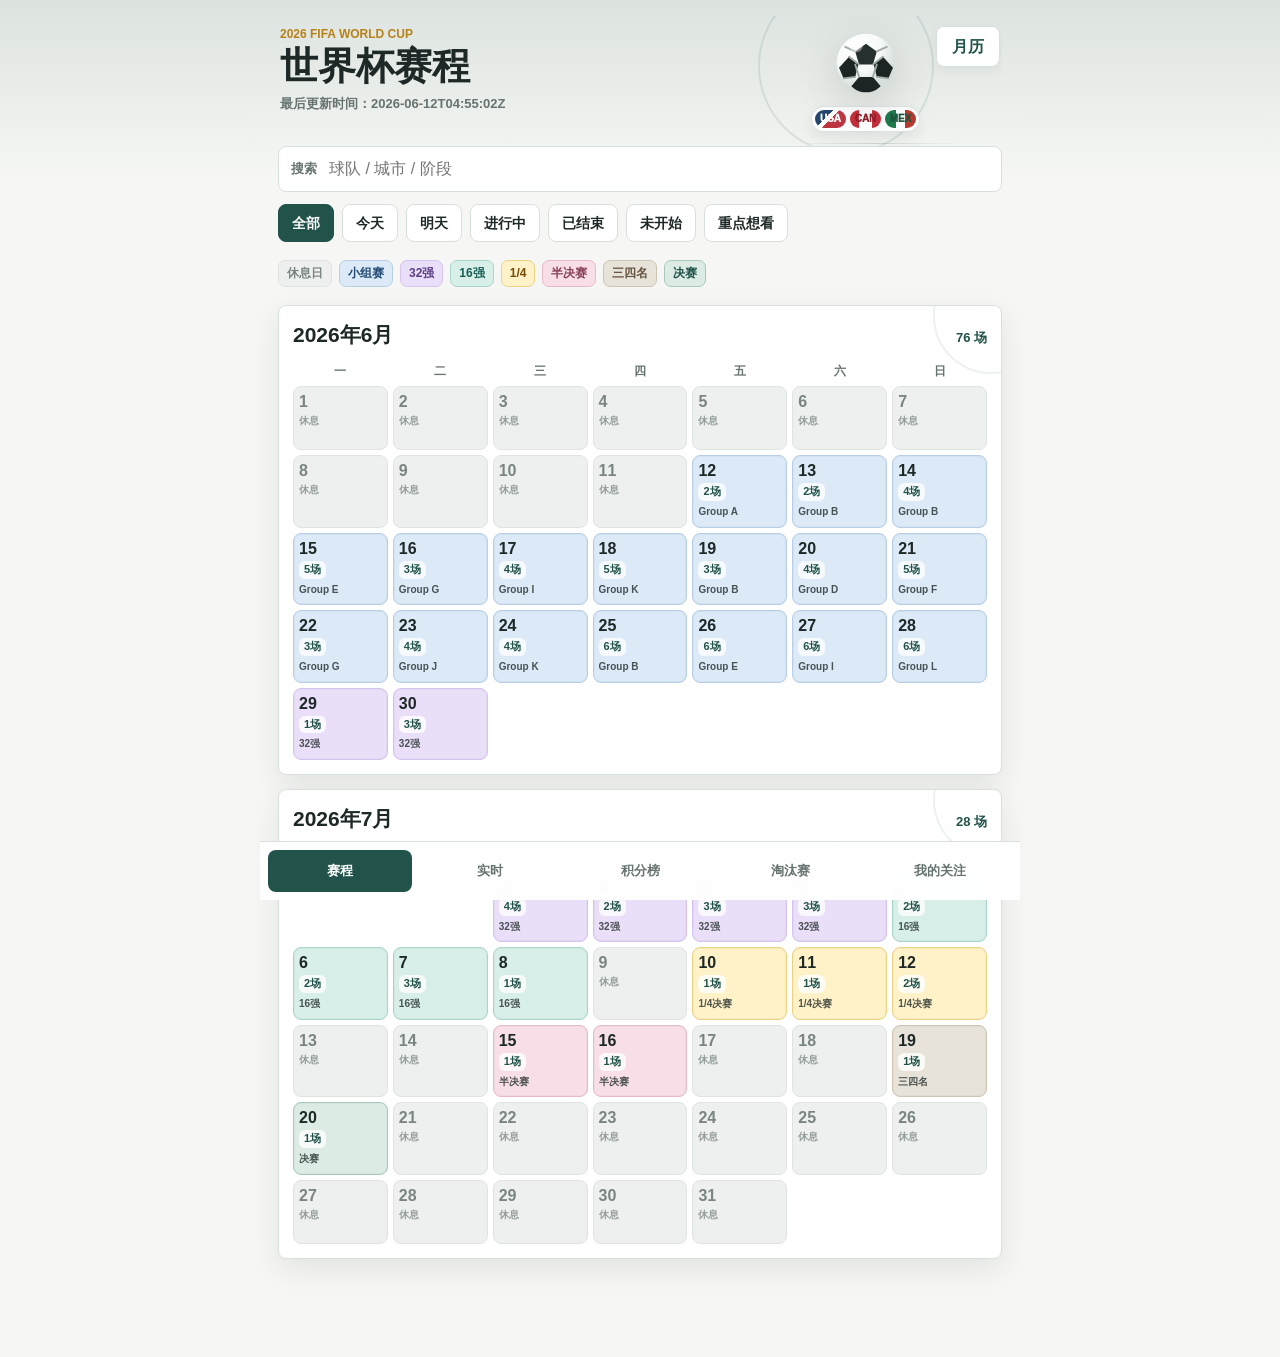
==== worldcup-schedule/web/index.html @ 84c4cac6 "Add files via upload" ====
<!doctype html>
<html lang="zh-CN">
  <head>
    <meta charset="utf-8" />
    <meta name="viewport" content="width=device-width, initial-scale=1, viewport-fit=cover" />
    <meta name="theme-color" content="#21534a" />
    <meta name="apple-mobile-web-app-capable" content="yes" />
    <meta name="mobile-web-app-capable" content="yes" />
    <meta name="apple-mobile-web-app-title" content="世界杯赛程" />
    <meta name="apple-mobile-web-app-status-bar-style" content="black-translucent" />
    <meta name="format-detection" content="telephone=no" />
    <title>世界杯赛程</title>
    <link rel="icon" href="data:image/svg+xml,%3Csvg xmlns='http://www.w3.org/2000/svg' viewBox='0 0 64 64'%3E%3Crect width='64' height='64' rx='12' fill='%2321534a'/%3E%3Ccircle cx='32' cy='30' r='17' fill='white'/%3E%3Cpath d='M32 13l6 12-6 5-6-5 6-12zm0 34l-6-12 6-5 6 5-6 12zM15 30l12-6 5 6-5 6-12-6zm34 0l-12 6-5-6 5-6 12 6z' fill='%23b98217'/%3E%3C/svg%3E" />
    <link rel="manifest" href="./manifest.json" />
    <link rel="stylesheet" href="./style.css" />
  </head>
  <body>
    <main class="app-shell">
      <header class="topbar">
        <div>
          <p class="eyebrow">2026 FIFA World Cup</p>
          <h1>世界杯赛程</h1>
          <p class="updated-line">最后更新时间：<span id="lastUpdated">-</span></p>
        </div>
        <div class="host-art" aria-label="主办国与足球装饰">
          <svg class="football-picture" viewBox="0 0 96 96" aria-label="足球">
            <defs>
              <radialGradient id="ballShine" cx="34%" cy="24%" r="68%">
                <stop offset="0" stop-color="#ffffff" />
                <stop offset="0.58" stop-color="#f7faf8" />
                <stop offset="1" stop-color="#d7dfdc" />
              </radialGradient>
              <linearGradient id="ballShadow" x1="18" x2="78" y1="18" y2="84">
                <stop offset="0" stop-color="#26302e" />
                <stop offset="1" stop-color="#111716" />
              </linearGradient>
            </defs>
            <circle cx="48" cy="48" r="38" fill="url(#ballShine)" />
            <path d="M48 23 62 33 57 50H39L34 33 48 23Z" fill="url(#ballShadow)" />
            <path d="M26 40 38 50 34 66 19 68 13 54 26 40Z" fill="#1c2524" />
            <path d="M70 40 83 54 77 68 62 66 58 50 70 40Z" fill="#1c2524" />
            <path d="M39 66h18l10 12c-5 5-11 8-19 8s-14-3-19-8l10-12Z" fill="#1c2524" />
            <path d="M39 50 26 40M57 50l13-10M34 33 21 27M62 33l13-6M34 66l-15 2M62 66l15 2M39 66l-5-16M57 66l5-16" fill="none" stroke="#9fa9a5" stroke-width="2.4" stroke-linecap="round" />
            <circle cx="35" cy="25" r="9" fill="#ffffff" opacity="0.38" />
          </svg>
          <div class="host-ribbon" aria-label="主办国">
            <span class="host-chip host-usa">USA</span>
            <span class="host-chip host-canada">CAN</span>
            <span class="host-chip host-mexico">MEX</span>
          </div>
        </div>
        <div class="counter" id="matchCounter">0 场</div>
      </header>

      <section id="schedulePanel" class="panel active">
        <section class="controls" aria-label="赛程筛选">
          <label class="search-box" for="searchInput">
            <span>搜索</span>
            <input id="searchInput" type="search" autocomplete="off" placeholder="球队 / 城市 / 阶段" />
          </label>
          <div class="filter-row" role="list" aria-label="快速筛选">
            <button class="filter-chip active" data-filter="all" type="button">全部</button>
            <button class="filter-chip" data-filter="today" type="button">今天</button>
            <button class="filter-chip" data-filter="tomorrow" type="button">明天</button>
            <button class="filter-chip" data-filter="live" type="button">进行中</button>
            <button class="filter-chip" data-filter="finished" type="button">已结束</button>
            <button class="filter-chip" data-filter="scheduled" type="button">未开始</button>
            <button class="filter-chip" data-filter="favorites" type="button">重点想看</button>
          </div>
        </section>
        <section id="calendarView" class="calendar-view"></section>
        <section id="dayView" class="day-view" hidden>
          <div class="day-page-head">
            <button class="back-button" data-back-calendar type="button">返回月历</button>
            <div>
              <p class="day-kicker">按北京时间</p>
              <h2 id="dayTitle">比赛日</h2>
            </div>
          </div>
        </section>
        <section id="statusMessage" class="status-message" hidden></section>
        <section id="matchList" class="match-list" aria-live="polite"></section>
      </section>

      <section id="livePanel" class="panel">
        <div id="liveList" class="match-list"></div>
      </section>

      <section id="standingsPanel" class="panel">
        <div id="standingsList" class="standings-list"></div>
      </section>

      <section id="knockoutPanel" class="panel">
        <div id="knockoutList" class="knockout-list"></div>
      </section>

      <section id="favoritesPanel" class="panel">
        <div class="export-grid">
          <button id="exportIcsBtn" class="secondary-button" type="button">导出 .ics</button>
          <button id="exportCsvBtn" class="secondary-button" type="button">导出 CSV</button>
          <a class="secondary-button as-link" href="../output/worldcup_2026_schedule.xlsx" download>下载 Excel</a>
        </div>
        <div id="favoriteList" class="match-list"></div>
      </section>
    </main>

    <nav class="bottom-nav" aria-label="主导航">
      <button class="nav-item active" data-tab="schedule" type="button">赛程</button>
      <button class="nav-item" data-tab="live" type="button">实时</button>
      <button class="nav-item" data-tab="standings" type="button">积分榜</button>
      <button class="nav-item" data-tab="knockout" type="button">淘汰赛</button>
      <button class="nav-item" data-tab="favorites" type="button">我的关注</button>
    </nav>

    <script src="./app.js" defer></script>
  </body>
</html>
---- worldcup-schedule/web/style.css ----
:root {
  color-scheme: light;
  --bg: #f6f7f4;
  --surface: #ffffff;
  --surface-muted: #edf3ee;
  --text: #1d2827;
  --muted: #667370;
  --line: #d8e0dc;
  --green: #21534a;
  --green-soft: #dcebe4;
  --gold: #b98217;
  --gold-soft: #fff2c8;
  --red-soft: #f9dfd7;
  --blue-soft: #dce9f7;
  --purple-soft: #eadff8;
  --teal-soft: #d8eee9;
  --rose-soft: #f8dfe7;
  --gray-soft: #e9ece9;
  --shadow: 0 10px 28px rgba(29, 40, 39, 0.09);
  --shadow-strong: 0 16px 40px rgba(29, 40, 39, 0.14);
  --nav-height: 70px;
}

* {
  box-sizing: border-box;
}

[hidden] {
  display: none !important;
}

html,
body {
  min-height: 100%;
}

body {
  margin: 0;
  background:
    linear-gradient(180deg, rgba(33, 83, 74, 0.12) 0, rgba(246, 247, 244, 0) 180px),
    var(--bg);
  color: var(--text);
  font-family: -apple-system, BlinkMacSystemFont, "Segoe UI", "PingFang SC", "Microsoft YaHei", sans-serif;
  line-height: 1.45;
}

button,
input,
select {
  font: inherit;
}

.app-shell {
  width: min(100%, 760px);
  margin: 0 auto;
  padding: max(16px, env(safe-area-inset-top)) 14px calc(var(--nav-height) + 28px + env(safe-area-inset-bottom));
}

.topbar {
  position: relative;
  display: flex;
  align-items: flex-start;
  justify-content: space-between;
  gap: 16px;
  overflow: hidden;
  padding: 10px 2px 14px;
}

.topbar::before {
  content: "";
  position: absolute;
  inset: -38px 68px auto auto;
  width: 172px;
  height: 172px;
  border: 2px solid rgba(33, 83, 74, 0.11);
  border-radius: 50%;
  pointer-events: none;
}

.topbar::after {
  content: "";
  position: absolute;
  right: 42px;
  bottom: 2px;
  width: 168px;
  height: 1px;
  background: linear-gradient(90deg, transparent, rgba(33, 83, 74, 0.18), transparent);
  pointer-events: none;
}

.topbar > * {
  position: relative;
  z-index: 1;
}

.eyebrow {
  margin: 0 0 4px;
  color: var(--gold);
  font-size: 12px;
  font-weight: 800;
  letter-spacing: 0;
  text-transform: uppercase;
}

h1,
h2,
h3 {
  margin: 0;
  letter-spacing: 0;
}

h1 {
  font-size: clamp(28px, 9vw, 38px);
  line-height: 1.05;
}

h2 {
  font-size: 18px;
}

.updated-line {
  margin: 8px 0 0;
  color: var(--muted);
  font-size: 13px;
  font-weight: 700;
}

.counter {
  flex: 0 0 auto;
  min-width: 64px;
  border: 1px solid var(--line);
  border-radius: 8px;
  background: var(--surface);
  padding: 8px 10px;
  color: var(--green);
  font-weight: 800;
  text-align: center;
  box-shadow: 0 4px 14px rgba(29, 40, 39, 0.05);
}

.host-art {
  flex: 0 0 auto;
  display: grid;
  justify-items: center;
  gap: 6px;
  margin-left: auto;
}

.football-picture {
  width: 74px;
  height: 74px;
  border-radius: 50%;
  filter: drop-shadow(0 12px 20px rgba(29, 40, 39, 0.16));
}

.host-ribbon {
  display: flex;
  gap: 4px;
  border: 1px solid rgba(216, 224, 220, 0.88);
  border-radius: 999px;
  background: rgba(255, 255, 255, 0.88);
  padding: 3px;
  box-shadow: 0 6px 14px rgba(29, 40, 39, 0.08);
}

.host-chip {
  display: inline-flex;
  align-items: center;
  justify-content: center;
  min-width: 31px;
  min-height: 18px;
  border-radius: 999px;
  color: #ffffff;
  font-size: 10px;
  font-weight: 950;
  line-height: 1;
  letter-spacing: 0;
}

.host-usa {
  background: linear-gradient(135deg, #24466f 0 38%, #ffffff 38% 49%, #bd3741 49% 100%);
}

.host-canada {
  background: linear-gradient(90deg, #c52e3a 0 30%, #ffffff 30% 70%, #c52e3a 70% 100%);
  color: #8f202a;
}

.host-mexico {
  background: linear-gradient(90deg, #1f7a4c 0 34%, #ffffff 34% 66%, #b63a32 66% 100%);
  color: #1f563d;
}

.worldcup-emblem {
  position: relative;
  display: grid;
  grid-template-columns: repeat(2, 26px);
  align-items: center;
  justify-content: center;
  width: 78px;
  min-height: 68px;
  border: 1px solid rgba(216, 224, 220, 0.86);
  border-radius: 14px;
  background:
    linear-gradient(145deg, rgba(255, 255, 255, 0.92), rgba(220, 235, 228, 0.76)),
    #ffffff;
  box-shadow: 0 10px 22px rgba(29, 40, 39, 0.1);
  overflow: hidden;
}

.worldcup-emblem::before {
  content: "";
  position: absolute;
  inset: auto -22px -30px auto;
  width: 64px;
  height: 64px;
  border: 2px solid rgba(185, 130, 23, 0.18);
  border-radius: 50%;
}

.emblem-num {
  position: relative;
  z-index: 1;
  color: #173e38;
  font-size: 43px;
  font-weight: 950;
  line-height: 0.92;
  text-align: center;
  letter-spacing: 0;
}

.emblem-six {
  color: #b98217;
}

.emblem-trophy {
  position: absolute;
  z-index: 2;
  left: 50%;
  top: 8px;
  width: 25px;
  height: 36px;
  transform: translateX(-50%);
  fill: #ffffff;
  stroke: #173e38;
  stroke-width: 2.4;
  stroke-linejoin: round;
}

.emblem-label {
  grid-column: 1 / -1;
  position: relative;
  z-index: 2;
  justify-self: center;
  margin-top: -2px;
  border-radius: 999px;
  background: #173e38;
  padding: 2px 7px;
  color: #ffffff;
  font-size: 9px;
  font-weight: 950;
  letter-spacing: 0;
  line-height: 1.2;
}

.mascot-row {
  display: flex;
  align-items: start;
  gap: 5px;
}

.mascot {
  display: grid;
  justify-items: center;
  gap: 2px;
  margin: 0;
}

.mascot svg {
  display: block;
  width: 34px;
  height: 34px;
  border: 1px solid rgba(216, 224, 220, 0.9);
  border-radius: 50%;
  background: #ffffff;
  box-shadow: 0 5px 12px rgba(29, 40, 39, 0.08);
}

.mascot figcaption {
  color: var(--muted);
  font-size: 9px;
  font-weight: 950;
  line-height: 1;
}

.mascot path,
.mascot circle {
  stroke: #1d2827;
  stroke-width: 2;
  stroke-linecap: round;
  stroke-linejoin: round;
}

.mascot .face {
  fill: #ffffff;
}

.mascot .ear,
.mascot .muzzle,
.mascot .beak,
.mascot .head {
  fill: #ffffff;
}

.mascot .antler {
  fill: none;
}

.mascot-maple svg {
  background: #ffe8e8;
}

.mascot-maple .face {
  fill: #c74743;
}

.mascot-maple .muzzle,
.mascot-maple .ear {
  fill: #ffe1d5;
}

.mascot-maple .antler {
  stroke: #8f2d2a;
}

.mascot-zayu svg {
  background: #fff0c7;
}

.mascot-zayu .face {
  fill: #d28a22;
}

.mascot-zayu .muzzle,
.mascot-zayu .ear {
  fill: #ffe7a4;
}

.mascot-clutch svg {
  background: #e0ecfb;
}

.mascot-clutch .face {
  fill: #ffffff;
}

.mascot-clutch .wing {
  fill: #275c8d;
}

.mascot-clutch .head {
  fill: #ffffff;
}

.mascot-clutch .beak {
  fill: #d9a22b;
}

.tabbar {
  display: flex;
  gap: 8px;
  position: sticky;
  top: 0;
  z-index: 8;
  margin: 0 -14px 12px;
  padding: 9px 14px;
  overflow-x: auto;
  border-block: 1px solid rgba(216, 224, 220, 0.8);
  background: rgba(246, 247, 244, 0.96);
  backdrop-filter: blur(12px);
  scrollbar-width: none;
}

.bottom-nav {
  position: fixed;
  left: 50%;
  right: auto;
  bottom: 0;
  width: min(100%, 760px);
  transform: translateX(-50%);
  z-index: 20;
  display: grid;
  grid-template-columns: repeat(5, 1fr);
  gap: 6px;
  border-top: 1px solid var(--line);
  background: rgba(255, 255, 255, 0.96);
  backdrop-filter: blur(14px);
  padding: 8px 8px max(8px, env(safe-area-inset-bottom));
}

.nav-item {
  min-height: 42px;
  border: 0;
  border-radius: 8px;
  background: transparent;
  color: var(--muted);
  font-size: 13px;
  font-weight: 900;
}

.nav-item.active {
  background: var(--green);
  color: #ffffff;
}

.tabbar::-webkit-scrollbar,
.filter-row::-webkit-scrollbar {
  display: none;
}

.tab,
.filter-chip,
.secondary-button,
.primary-button,
.favorite-button,
select {
  min-height: 38px;
  border: 1px solid var(--line);
  border-radius: 8px;
  background: var(--surface);
  color: var(--text);
  cursor: pointer;
  white-space: nowrap;
  -webkit-tap-highlight-color: transparent;
}

.export-grid {
  margin-bottom: 12px;
}

.tab,
.filter-chip {
  padding: 0 13px;
  font-size: 14px;
  font-weight: 800;
}

.tab.active,
.filter-chip.active,
.primary-button {
  border-color: var(--green);
  background: var(--green);
  color: #ffffff;
}

.panel {
  display: none;
}

.panel.active {
  display: block;
}

.calendar-view {
  display: grid;
  gap: 14px;
}

.calendar-legend {
  display: flex;
  gap: 7px;
  overflow-x: auto;
  padding: 2px 0 4px;
  scrollbar-width: none;
}

.calendar-legend::-webkit-scrollbar {
  display: none;
}

.legend-item {
  flex: 0 0 auto;
  min-height: 26px;
  border: 1px solid var(--cal-border, var(--line));
  border-radius: 7px;
  background: var(--cal-bg, var(--surface));
  padding: 4px 8px;
  color: var(--cal-ink, var(--text));
  font-size: 12px;
  font-weight: 900;
}

.month-card {
  position: relative;
  overflow: hidden;
  border: 1px solid var(--line);
  border-radius: 8px;
  background: var(--surface);
  padding: 14px;
  box-shadow: var(--shadow);
}

.month-card::before {
  content: "";
  position: absolute;
  top: -48px;
  right: -48px;
  width: 112px;
  height: 112px;
  border: 2px solid rgba(33, 83, 74, 0.08);
  border-radius: 50%;
  pointer-events: none;
}

.month-card > * {
  position: relative;
  z-index: 1;
}

.month-head {
  display: flex;
  align-items: baseline;
  justify-content: space-between;
  gap: 12px;
  margin-bottom: 12px;
}

.month-head h2 {
  font-size: 21px;
}

.month-head span {
  color: var(--green);
  font-size: 13px;
  font-weight: 900;
}

.weekday-row,
.calendar-grid {
  display: grid;
  grid-template-columns: repeat(7, minmax(0, 1fr));
  gap: 5px;
}

.weekday-row {
  margin-bottom: 6px;
}

.weekday-row span {
  color: var(--muted);
  font-size: 12px;
  font-weight: 900;
  text-align: center;
}

.calendar-blank,
.calendar-day {
  min-width: 0;
  min-height: 64px;
  border-radius: 8px;
}

.calendar-day {
  display: grid;
  align-content: start;
  gap: 4px;
  border: 1px solid var(--cal-border, var(--line));
  background: var(--cal-bg, #fbfcfb);
  padding: 7px 5px;
  color: var(--cal-ink, var(--muted));
  text-align: left;
}

.calendar-day.has-matches {
  color: var(--text);
  box-shadow: inset 0 0 0 1px rgba(33, 83, 74, 0.04);
}

.calendar-day.live {
  background: var(--red-soft);
}

.calendar-day:disabled {
  cursor: default;
}

.calendar-rest {
  --cal-bg: #eef0ef;
  --cal-border: #dfe4e1;
  --cal-ink: #7a8581;
}

.calendar-group {
  --cal-bg: #dce9f7;
  --cal-border: #b8cee7;
  --cal-ink: #224b75;
}

.calendar-r32 {
  --cal-bg: #eadff8;
  --cal-border: #d6c3ef;
  --cal-ink: #5b3f83;
}

.calendar-r16 {
  --cal-bg: #d8eee9;
  --cal-border: #aad5cb;
  --cal-ink: #176053;
}

.calendar-qf {
  --cal-bg: #fff2c8;
  --cal-border: #ead381;
  --cal-ink: #744c06;
}

.calendar-semi {
  --cal-bg: #f8dfe7;
  --cal-border: #e8b9c8;
  --cal-ink: #87415a;
}

.calendar-third {
  --cal-bg: #e8e3d9;
  --cal-border: #cec4b4;
  --cal-ink: #665542;
}

.calendar-final {
  --cal-bg: #dcebe4;
  --cal-border: #a8cab9;
  --cal-ink: #21534a;
}

.day-number {
  font-size: 16px;
  font-weight: 900;
  line-height: 1;
}

.day-count {
  justify-self: start;
  border-radius: 6px;
  background: rgba(255, 255, 255, 0.78);
  padding: 1px 5px;
  color: var(--green);
  font-size: 11px;
  font-weight: 900;
  line-height: 1.45;
}

.day-preview {
  min-width: 0;
  color: currentColor;
  font-size: 10px;
  font-weight: 800;
  opacity: 0.78;
  overflow: hidden;
  text-overflow: ellipsis;
  white-space: nowrap;
}

.day-page-head {
  display: grid;
  grid-template-columns: auto 1fr;
  gap: 12px;
  align-items: center;
  margin-bottom: 12px;
}

.back-button {
  min-height: 38px;
  border: 1px solid var(--line);
  border-radius: 8px;
  background: var(--surface);
  color: var(--green);
  padding: 0 12px;
  font-size: 14px;
  font-weight: 900;
}

.day-kicker {
  margin: 0 0 2px;
  color: var(--muted);
  font-size: 12px;
  font-weight: 800;
}

.controls {
  display: grid;
  gap: 12px;
  margin-bottom: 14px;
}

.search-box {
  display: grid;
  grid-template-columns: auto 1fr;
  align-items: center;
  gap: 10px;
  min-height: 46px;
  border: 1px solid var(--line);
  border-radius: 8px;
  background: var(--surface);
  padding: 0 12px;
}

.search-box span {
  color: var(--muted);
  font-size: 13px;
  font-weight: 800;
}

.search-box input {
  min-width: 0;
  border: 0;
  outline: 0;
  background: transparent;
  color: var(--text);
  font-size: 16px;
}

.filter-row,
.export-grid {
  display: flex;
  gap: 8px;
  overflow-x: auto;
  padding-bottom: 2px;
  scrollbar-width: none;
}

.match-list,
.standings-list,
.knockout-list {
  display: grid;
  gap: 12px;
}

.match-card,
.group-card,
.knockout-card,
.knockout-graphic-card,
.settings-card {
  display: grid;
  gap: 12px;
  border: 1px solid var(--line);
  border-radius: 8px;
  background: var(--surface);
  padding: 14px;
  box-shadow: var(--shadow);
}

.match-card.favorite,
.knockout-card.favorite {
  border-color: #e0c062;
  background: linear-gradient(0deg, rgba(255, 242, 200, 0.46), rgba(255, 255, 255, 0.96));
}

.card-header,
.knockout-head {
  display: grid;
  grid-template-columns: 1fr auto;
  gap: 12px;
  align-items: start;
}

.stage-line,
.status-line {
  display: flex;
  align-items: center;
  flex-wrap: wrap;
  gap: 8px;
}

.stage-badge,
.match-id,
.status-badge,
.best-third {
  display: inline-flex;
  align-items: center;
  min-height: 24px;
  border-radius: 6px;
  padding: 0 8px;
  font-size: 12px;
  font-weight: 800;
}

.stage-badge {
  background: var(--green-soft);
  color: var(--green);
}

.stage-badge.group {
  background: var(--blue-soft);
  color: #224b75;
}

.stage-badge.knockout {
  background: var(--purple-soft);
  color: #5b3f83;
}

.stage-badge.final {
  background: var(--gold-soft);
  color: #744c06;
}

.match-id,
.status-badge {
  background: var(--surface-muted);
  color: var(--muted);
}

.status-badge.live {
  background: var(--red-soft);
  color: #8a321e;
}

.status-badge.finished {
  background: var(--gray-soft);
  color: #4d5553;
}

.status-badge.postponed,
.status-badge.cancelled {
  background: var(--gray-soft);
  color: #7f2f25;
}

.match-title {
  margin-top: 8px;
  font-size: 21px;
  line-height: 1.2;
  overflow-wrap: anywhere;
}

.score-line {
  color: var(--green);
  font-size: 18px;
  font-weight: 900;
}

.favorite-button {
  width: 44px;
  height: 40px;
  padding: 0;
  color: var(--gold);
  font-size: 21px;
  line-height: 1;
}

.favorite-button[aria-pressed="true"] {
  border-color: #d7b14b;
  background: var(--gold-soft);
}

.time-grid {
  display: grid;
  gap: 8px;
}

.time-row {
  display: grid;
  grid-template-columns: 92px 1fr;
  gap: 10px;
  align-items: baseline;
  padding: 8px 0;
  border-top: 1px solid var(--line);
}

.time-row.primary {
  background: var(--green-soft);
  margin-inline: -6px;
  padding-inline: 6px;
  border-radius: 6px;
}

.time-label {
  color: var(--muted);
  font-size: 13px;
  font-weight: 800;
}

.time-value {
  min-width: 0;
  font-size: 15px;
  font-weight: 700;
  overflow-wrap: anywhere;
}

.beijing-early {
  display: inline-flex;
  align-items: center;
  margin-left: 6px;
  border-radius: 6px;
  background: var(--red-soft);
  padding: 2px 6px;
  color: #8a321e;
  font-size: 12px;
  font-weight: 800;
}

.location,
.notes,
.slot-note {
  border-top: 1px solid var(--line);
  padding-top: 10px;
  color: var(--muted);
  font-size: 14px;
}

.standings-table {
  width: 100%;
  border-collapse: collapse;
  table-layout: fixed;
}

.standings-table th,
.standings-table td {
  border-top: 1px solid var(--line);
  padding: 8px 4px;
  font-size: 13px;
  text-align: center;
}

.standings-table th:nth-child(2),
.standings-table td:nth-child(2) {
  width: 34%;
  text-align: left;
  overflow-wrap: anywhere;
}

.standings-table tr.qualified {
  background: var(--green-soft);
}

.standings-table tr.best {
  background: var(--purple-soft);
}

.standings-table tr.pending {
  color: var(--muted);
}

.standings-table tr.eliminated {
  background: var(--gray-soft);
  color: #777;
}

.best-third {
  background: var(--purple-soft);
  color: #5b3f83;
}

.graphic-head {
  display: flex;
  align-items: start;
  justify-content: space-between;
  gap: 12px;
}

.graphic-head h2 {
  font-size: 19px;
}

.graphic-head p {
  margin: 4px 0 0;
  color: var(--muted);
  font-size: 13px;
  font-weight: 700;
}

.graphic-head span {
  flex: 0 0 auto;
  border-radius: 7px;
  background: var(--surface-muted);
  padding: 5px 7px;
  color: var(--muted);
  font-size: 12px;
  font-weight: 900;
}

.bracket-scroll {
  overflow-x: auto;
  border: 1px solid var(--line);
  border-radius: 8px;
  background: #fbfcfb;
  scrollbar-width: thin;
}

.bracket-svg {
  display: block;
  width: 1040px;
  max-width: none;
  height: auto;
}

.bracket-connectors path {
  stroke: #a9b6b1;
  stroke-width: 2;
}

.bracket-section-label {
  fill: var(--green);
  font-size: 18px;
  font-weight: 900;
}

.bracket-box rect {
  fill: #ffffff;
  stroke: #d8e0dc;
  stroke-width: 1.5;
}

.bracket-box.bracket-r32 rect {
  fill: #eadff8;
  stroke: #d6c3ef;
}

.bracket-box.bracket-r16 rect {
  fill: #d8eee9;
  stroke: #aad5cb;
}

.bracket-box.bracket-qf rect {
  fill: #fff2c8;
  stroke: #ead381;
}

.bracket-box.bracket-semi rect {
  fill: #f8dfe7;
  stroke: #e8b9c8;
}

.bracket-box.bracket-final rect {
  fill: #dcebe4;
  stroke: #a8cab9;
}

.bracket-box.bracket-third rect {
  fill: #e8e3d9;
  stroke: #cec4b4;
}

.bracket-id {
  fill: #5f6b67;
  font-size: 11px;
  font-weight: 900;
}

.bracket-team {
  fill: #1d2827;
  font-size: 12px;
  font-weight: 900;
}

.bracket-matchup {
  display: grid;
  gap: 6px;
  font-size: 18px;
  font-weight: 900;
}

.team-line {
  display: flex;
  justify-content: space-between;
  gap: 10px;
  border: 1px solid var(--line);
  border-radius: 8px;
  padding: 9px 10px;
}

.team-line.winner {
  border-color: #9ec5a9;
  background: var(--green-soft);
}

.team-line.eliminated {
  background: var(--gray-soft);
  color: var(--muted);
}

.settings-card h2 {
  margin-bottom: 2px;
}

.empty-state {
  border: 1px solid var(--line);
  border-radius: 8px;
  background: var(--surface);
  padding: 18px;
  color: var(--muted);
  text-align: center;
}

.meta-list {
  display: grid;
  gap: 8px;
  margin: 0;
}

.meta-list div {
  display: grid;
  grid-template-columns: 110px 1fr;
  gap: 10px;
  border-top: 1px solid var(--line);
  padding-top: 8px;
}

.meta-list dt {
  color: var(--muted);
  font-weight: 800;
}

.meta-list dd {
  margin: 0;
  overflow-wrap: anywhere;
}

.primary-button,
.secondary-button,
.as-link,
select {
  display: inline-flex;
  align-items: center;
  justify-content: center;
  min-height: 40px;
  padding: 0 14px;
  font-weight: 800;
  text-decoration: none;
}

.secondary-button,
.as-link {
  color: var(--green);
}

select {
  width: 100%;
}

.status-message {
  border: 1px solid var(--line);
  border-radius: 8px;
  background: var(--surface);
  padding: 14px;
  color: var(--muted);
  text-align: center;
}

@media (min-width: 680px) {
  .app-shell {
    padding-inline: 18px;
  }

  .tabbar {
    margin-inline: -18px;
    padding-inline: 18px;
  }

  .match-card,
  .group-card,
  .knockout-card,
  .settings-card {
    padding: 16px;
  }
}

@media (max-width: 540px) {
  :root {
    --bg: #f1f3ef;
    --surface-muted: #eef3ef;
    --nav-height: 76px;
    --shadow: 0 8px 22px rgba(29, 40, 39, 0.08);
  }

  body {
    background:
      linear-gradient(180deg, #21534a 0, #21534a 170px, #f1f3ef 170px, #f1f3ef 100%),
      #f1f3ef;
  }

  .app-shell {
    width: min(100%, 430px);
    padding: 0 12px calc(var(--nav-height) + 22px + env(safe-area-inset-bottom));
  }

  .topbar {
    display: grid;
    grid-template-columns: minmax(0, 1fr) auto;
    align-items: start;
    margin: 0 -12px 12px;
    border-radius: 0 0 22px 22px;
    background: #21534a;
    color: #ffffff;
    padding: max(14px, env(safe-area-inset-top)) 14px 18px;
    box-shadow: 0 12px 28px rgba(18, 48, 43, 0.2);
  }

  .topbar::before {
    inset: -54px -18px auto auto;
    width: 196px;
    height: 196px;
    border-color: rgba(255, 255, 255, 0.12);
  }

  .topbar::after {
    right: -18px;
    bottom: 20px;
    width: 210px;
    background: linear-gradient(90deg, transparent, rgba(255, 255, 255, 0.22), transparent);
  }

  .topbar > div:first-child {
    grid-column: 1;
    grid-row: 1 / span 2;
    padding-right: 10px;
  }

  .eyebrow {
    color: #f2cf82;
    font-size: 11px;
  }

  h1 {
    font-size: 29px;
    line-height: 1.06;
  }

  .updated-line {
    color: rgba(255, 255, 255, 0.76);
    font-size: 12px;
  }

  .counter {
    grid-column: 2;
    grid-row: 1;
    justify-self: end;
    min-width: 58px;
    border-color: rgba(255, 255, 255, 0.22);
    background: rgba(255, 255, 255, 0.12);
    color: #ffffff;
    box-shadow: none;
  }

  .host-art {
    grid-column: 2;
    grid-row: 2;
    align-self: end;
    justify-self: end;
    gap: 6px;
    margin: 10px 0 0;
  }

  .football-picture {
    width: 58px;
    height: 58px;
    filter: drop-shadow(0 10px 16px rgba(12, 33, 30, 0.26));
  }

  .host-ribbon {
    border-color: rgba(255, 255, 255, 0.22);
    background: rgba(255, 255, 255, 0.16);
    backdrop-filter: blur(10px);
  }

  .host-chip {
    min-width: 27px;
    min-height: 17px;
    font-size: 9px;
  }

  .worldcup-emblem {
    width: 66px;
    min-height: 58px;
    grid-template-columns: repeat(2, 22px);
    border-color: rgba(255, 255, 255, 0.24);
    background:
      linear-gradient(145deg, rgba(255, 255, 255, 0.98), rgba(229, 241, 234, 0.9)),
      #ffffff;
    box-shadow: 0 10px 20px rgba(12, 33, 30, 0.2);
  }

  .emblem-num {
    font-size: 36px;
  }

  .emblem-trophy {
    top: 7px;
    width: 22px;
    height: 31px;
  }

  .emblem-label {
    font-size: 8px;
    padding-inline: 6px;
  }

  .mascot-row {
    gap: 4px;
  }

  .mascot svg {
    width: 27px;
    height: 27px;
    border-color: rgba(255, 255, 255, 0.28);
    box-shadow: 0 6px 12px rgba(12, 33, 30, 0.18);
  }

  .mascot figcaption {
    display: none;
  }

  .controls {
    gap: 10px;
    margin: -2px 0 14px;
  }

  .search-box {
    min-height: 48px;
    border-color: rgba(33, 83, 74, 0.13);
    border-radius: 14px;
    box-shadow: 0 8px 22px rgba(29, 40, 39, 0.08);
  }

  .search-box span {
    color: var(--green);
    font-size: 12px;
  }

  .search-box input {
    font-size: 15px;
  }

  .filter-row {
    margin-inline: -12px;
    padding: 0 12px 2px;
  }

  .filter-chip {
    min-height: 34px;
    border-radius: 999px;
    padding: 0 12px;
    font-size: 13px;
  }

  .calendar-view {
    gap: 12px;
  }

  .calendar-legend {
    margin-inline: -12px;
    padding: 0 12px 2px;
  }

  .legend-item {
    min-height: 25px;
    border-radius: 999px;
    font-size: 11px;
  }

  .month-card,
  .match-card,
  .group-card,
  .knockout-card,
  .knockout-graphic-card,
  .settings-card,
  .empty-state,
  .status-message {
    border-color: rgba(33, 83, 74, 0.12);
    border-radius: 16px;
    box-shadow: var(--shadow);
  }

  .month-card {
    padding: 12px;
  }

  .month-head {
    margin-bottom: 10px;
  }

  .month-head h2 {
    font-size: 19px;
  }

  .weekday-row,
  .calendar-grid {
    gap: 4px;
  }

  .calendar-blank,
  .calendar-day {
    min-height: 56px;
    border-radius: 10px;
  }

  .calendar-day {
    gap: 3px;
    padding: 6px 4px;
  }

  .day-number {
    font-size: 15px;
  }

  .day-count {
    padding-inline: 4px;
    font-size: 10px;
  }

  .day-preview {
    display: none;
  }

  .day-page-head {
    grid-template-columns: 1fr;
    gap: 8px;
    border: 1px solid rgba(33, 83, 74, 0.12);
    border-radius: 16px;
    background: var(--surface);
    padding: 12px;
    box-shadow: var(--shadow);
  }

  .back-button {
    justify-self: start;
    min-height: 34px;
    border-radius: 999px;
    padding: 0 12px;
  }

  .match-list,
  .standings-list,
  .knockout-list {
    gap: 10px;
  }

  .match-card,
  .group-card,
  .knockout-card,
  .knockout-graphic-card,
  .settings-card {
    padding: 13px;
  }

  .card-header,
  .knockout-head {
    gap: 8px;
  }

  .stage-line,
  .status-line {
    gap: 6px;
  }

  .stage-badge,
  .match-id,
  .status-badge,
  .best-third {
    min-height: 22px;
    border-radius: 999px;
    padding: 0 7px;
    font-size: 11px;
  }

  .match-title {
    margin-top: 7px;
    font-size: 19px;
  }

  .favorite-button {
    width: 40px;
    height: 38px;
    border-radius: 12px;
  }

  .time-row {
    grid-template-columns: 74px 1fr;
    gap: 8px;
    padding: 7px 0;
  }

  .time-label {
    font-size: 12px;
  }

  .time-value {
    font-size: 14px;
  }

  .location,
  .notes,
  .slot-note {
    font-size: 13px;
  }

  .standings-table th,
  .standings-table td {
    padding: 7px 3px;
    font-size: 12px;
  }

  .graphic-head {
    display: grid;
  }

  .graphic-head span {
    justify-self: start;
  }

  .bracket-scroll {
    border-radius: 12px;
  }

  .export-grid {
    margin-inline: -12px;
    padding: 0 12px 4px;
  }

  .secondary-button,
  .as-link {
    flex: 0 0 auto;
    border-radius: 999px;
  }

  .bottom-nav {
    bottom: 8px;
    width: min(calc(100% - 20px), 410px);
    border: 1px solid rgba(33, 83, 74, 0.12);
    border-radius: 22px;
    background: rgba(255, 255, 255, 0.94);
    box-shadow: var(--shadow-strong);
    padding: 7px 7px max(7px, env(safe-area-inset-bottom));
  }

  .nav-item {
    min-height: 46px;
    border-radius: 16px;
    font-size: 12px;
    line-height: 1.1;
    white-space: normal;
  }

  .nav-item.active {
    background: #21534a;
    box-shadow: 0 8px 18px rgba(33, 83, 74, 0.22);
  }
}

@media (max-width: 360px) {
  .app-shell {
    padding-inline: 10px;
  }

  .topbar {
    margin-inline: -10px;
    padding-inline: 12px;
  }

  .calendar-blank,
  .calendar-day {
    min-height: 50px;
  }

  .weekday-row span,
  .day-count,
  .stage-badge,
  .match-id,
  .status-badge {
    font-size: 10px;
  }

  .nav-item {
    font-size: 11px;
  }
}
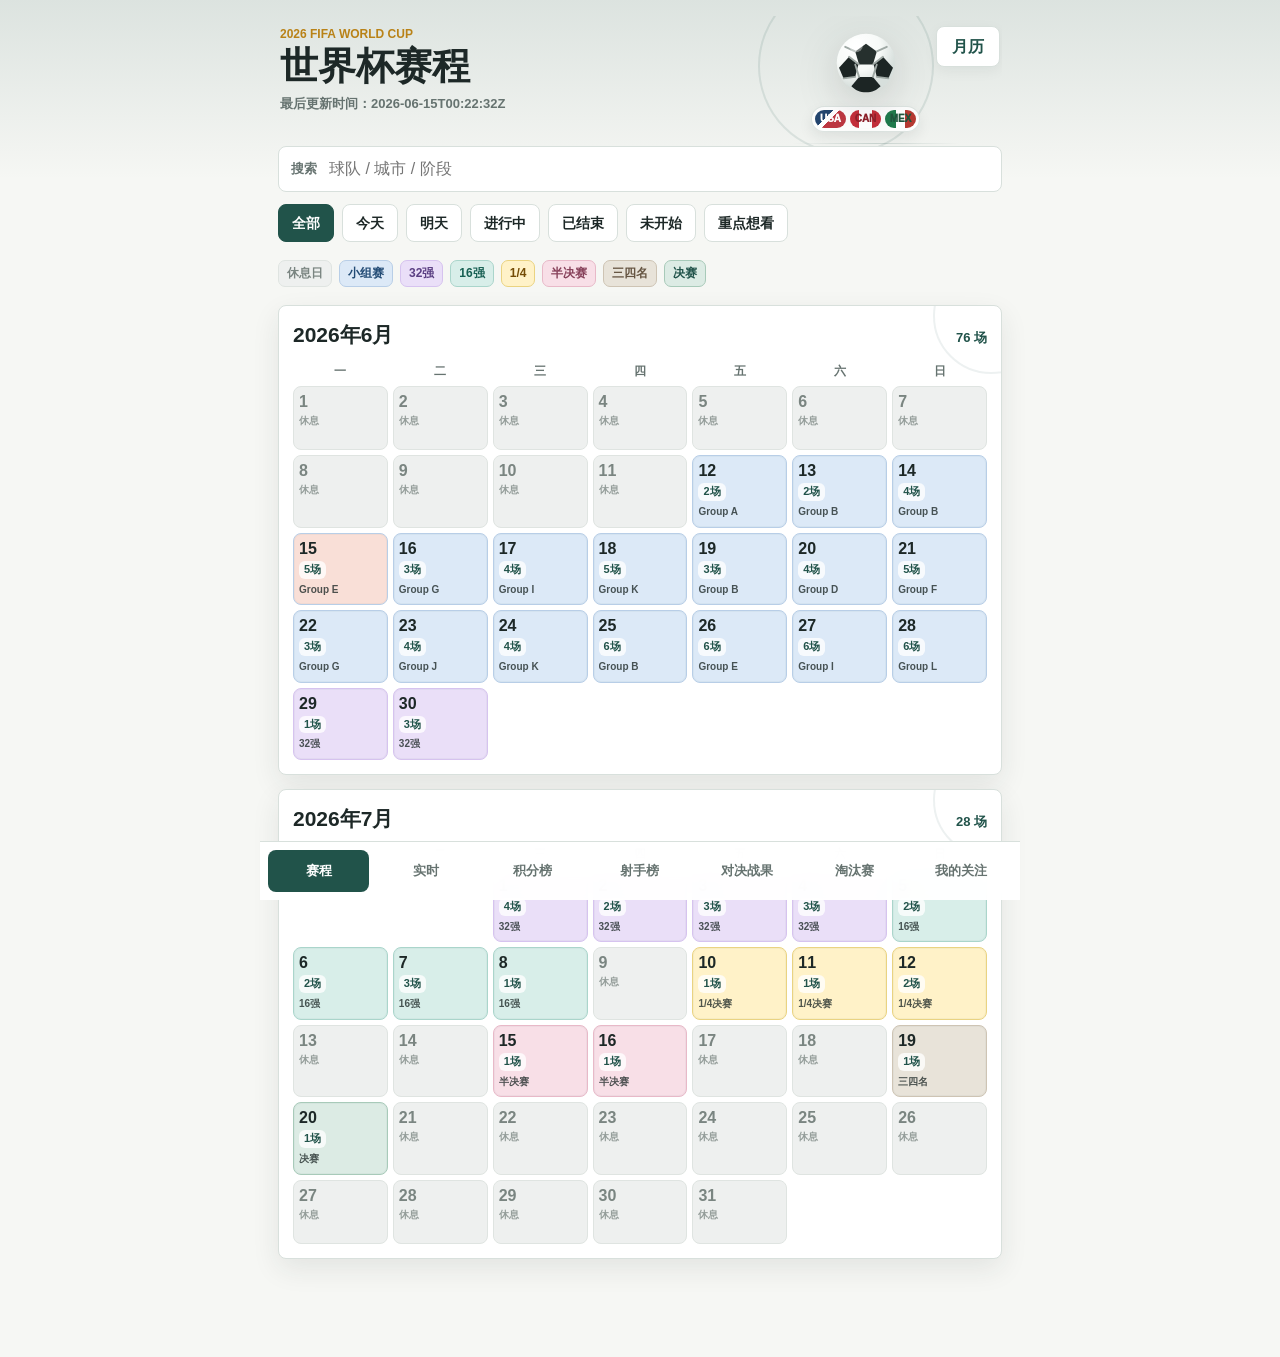
==== commit 1b23c813: "Add files via upload" ====
--- a/worldcup-schedule/web/index.html
+++ b/worldcup-schedule/web/index.html
@@ -12,7 +12,7 @@
     <title>世界杯赛程</title>
     <link rel="icon" href="data:image/svg+xml,%3Csvg xmlns='http://www.w3.org/2000/svg' viewBox='0 0 64 64'%3E%3Crect width='64' height='64' rx='12' fill='%2321534a'/%3E%3Ccircle cx='32' cy='30' r='17' fill='white'/%3E%3Cpath d='M32 13l6 12-6 5-6-5 6-12zm0 34l-6-12 6-5 6 5-6 12zM15 30l12-6 5 6-5 6-12-6zm34 0l-12 6-5-6 5-6 12 6z' fill='%23b98217'/%3E%3C/svg%3E" />
     <link rel="manifest" href="./manifest.json" />
-    <link rel="stylesheet" href="./style.css" />
+    <link rel="stylesheet" href="./style.css?v=12" />
   </head>
   <body>
     <main class="app-shell">
@@ -90,6 +90,24 @@
         <div id="standingsList" class="standings-list"></div>
       </section>
 
+      <section id="scorersPanel" class="panel">
+        <div id="scorersList" class="scorers-list"></div>
+      </section>
+
+      <section id="headToHeadPanel" class="panel">
+        <div class="versus-controls" aria-label="球队对决战果筛选">
+          <label>
+            <span>球队 A</span>
+            <select id="teamASelect"></select>
+          </label>
+          <label>
+            <span>球队 B</span>
+            <select id="teamBSelect"></select>
+          </label>
+        </div>
+        <div id="headToHeadList" class="head-to-head-list"></div>
+      </section>
+
       <section id="knockoutPanel" class="panel">
         <div id="knockoutList" class="knockout-list"></div>
       </section>
@@ -108,10 +126,12 @@
       <button class="nav-item active" data-tab="schedule" type="button">赛程</button>
       <button class="nav-item" data-tab="live" type="button">实时</button>
       <button class="nav-item" data-tab="standings" type="button">积分榜</button>
+      <button class="nav-item" data-tab="scorers" type="button">射手榜</button>
+      <button class="nav-item" data-tab="headToHead" type="button">对决战果</button>
       <button class="nav-item" data-tab="knockout" type="button">淘汰赛</button>
       <button class="nav-item" data-tab="favorites" type="button">我的关注</button>
     </nav>
 
-    <script src="./app.js" defer></script>
+    <script src="./app.js?v=12" defer></script>
   </body>
 </html>
--- a/worldcup-schedule/web/style.css
+++ b/worldcup-schedule/web/style.css
@@ -390,12 +390,15 @@
   transform: translateX(-50%);
   z-index: 20;
   display: grid;
-  grid-template-columns: repeat(5, 1fr);
+  grid-auto-flow: column;
+  grid-auto-columns: minmax(82px, 1fr);
   gap: 6px;
+  overflow-x: auto;
   border-top: 1px solid var(--line);
   background: rgba(255, 255, 255, 0.96);
   backdrop-filter: blur(14px);
   padding: 8px 8px max(8px, env(safe-area-inset-bottom));
+  scrollbar-width: none;
 }
 
 .nav-item {
@@ -406,6 +409,10 @@
   color: var(--muted);
   font-size: 13px;
   font-weight: 900;
+}
+
+.bottom-nav::-webkit-scrollbar {
+  display: none;
 }
 
 .nav-item.active {
@@ -730,7 +737,9 @@
 
 .match-list,
 .standings-list,
-.knockout-list {
+.knockout-list,
+.scorers-list,
+.head-to-head-list {
   display: grid;
   gap: 12px;
 }
@@ -739,7 +748,10 @@
 .group-card,
 .knockout-card,
 .knockout-graphic-card,
-.settings-card {
+.settings-card,
+.scorers-card,
+.h2h-summary-card,
+.h2h-card {
   display: grid;
   gap: 12px;
   border: 1px solid var(--line);
@@ -914,8 +926,29 @@
   table-layout: fixed;
 }
 
+.scorers-head {
+  display: flex;
+  align-items: baseline;
+  justify-content: space-between;
+  gap: 12px;
+}
+
+.scorers-head span {
+  color: var(--muted);
+  font-size: 12px;
+  font-weight: 800;
+}
+
+.scorers-table {
+  width: 100%;
+  border-collapse: collapse;
+  table-layout: fixed;
+}
+
 .standings-table th,
-.standings-table td {
+.standings-table td,
+.scorers-table th,
+.scorers-table td {
   border-top: 1px solid var(--line);
   padding: 8px 4px;
   font-size: 13px;
@@ -926,6 +959,85 @@
 .standings-table td:nth-child(2) {
   width: 34%;
   text-align: left;
+  overflow-wrap: anywhere;
+}
+
+.scorers-table th:nth-child(2),
+.scorers-table td:nth-child(2) {
+  width: 34%;
+  text-align: left;
+  overflow-wrap: anywhere;
+}
+
+.scorers-table td:nth-child(2) span {
+  display: block;
+  margin-top: 2px;
+  color: var(--muted);
+  font-size: 11px;
+  font-weight: 700;
+}
+
+.versus-controls {
+  display: grid;
+  grid-template-columns: repeat(2, minmax(0, 1fr));
+  gap: 10px;
+  margin-bottom: 12px;
+}
+
+.versus-controls label {
+  display: grid;
+  gap: 6px;
+}
+
+.versus-controls span {
+  color: var(--muted);
+  font-size: 12px;
+  font-weight: 900;
+}
+
+.h2h-summary-grid {
+  display: grid;
+  grid-template-columns: repeat(3, minmax(0, 1fr));
+  gap: 8px;
+}
+
+.h2h-summary-grid span {
+  border-radius: 7px;
+  background: var(--surface-muted);
+  padding: 8px 6px;
+  color: var(--green);
+  font-size: 13px;
+  font-weight: 900;
+  text-align: center;
+}
+
+.h2h-card {
+  grid-template-columns: 1fr auto;
+  align-items: center;
+}
+
+.h2h-title {
+  margin-top: 8px;
+  font-size: 18px;
+  line-height: 1.25;
+}
+
+.h2h-score {
+  justify-self: end;
+  border-radius: 8px;
+  background: var(--green-soft);
+  padding: 8px 10px;
+  color: var(--green);
+  font-size: 17px;
+  white-space: nowrap;
+}
+
+.h2h-meta {
+  grid-column: 1 / -1;
+  border-top: 1px solid var(--line);
+  padding-top: 10px;
+  color: var(--muted);
+  font-size: 13px;
   overflow-wrap: anywhere;
 }
 
@@ -1317,13 +1429,13 @@
 
   .search-box {
     min-height: 48px;
-    border-color: rgba(33, 83, 74, 0.13);
+    border-color: rgba(33, 83, 74, 0.12);
     border-radius: 14px;
     box-shadow: 0 8px 22px rgba(29, 40, 39, 0.08);
   }
 
   .search-box span {
-    color: var(--green);
+    color: var(--muted);
     font-size: 12px;
   }
 
@@ -1364,6 +1476,9 @@
   .knockout-card,
   .knockout-graphic-card,
   .settings-card,
+  .scorers-card,
+  .h2h-summary-card,
+  .h2h-card,
   .empty-state,
   .status-message {
     border-color: rgba(33, 83, 74, 0.12);
@@ -1431,7 +1546,9 @@
 
   .match-list,
   .standings-list,
-  .knockout-list {
+  .knockout-list,
+  .scorers-list,
+  .head-to-head-list {
     gap: 10px;
   }
 
@@ -1439,7 +1556,10 @@
   .group-card,
   .knockout-card,
   .knockout-graphic-card,
-  .settings-card {
+  .settings-card,
+  .scorers-card,
+  .h2h-summary-card,
+  .h2h-card {
     padding: 13px;
   }
 
@@ -1495,9 +1615,23 @@
   }
 
   .standings-table th,
-  .standings-table td {
+  .standings-table td,
+  .scorers-table th,
+  .scorers-table td {
     padding: 7px 3px;
     font-size: 12px;
+  }
+
+  .versus-controls {
+    grid-template-columns: 1fr;
+  }
+
+  .h2h-card {
+    grid-template-columns: 1fr;
+  }
+
+  .h2h-score {
+    justify-self: start;
   }
 
   .graphic-head {
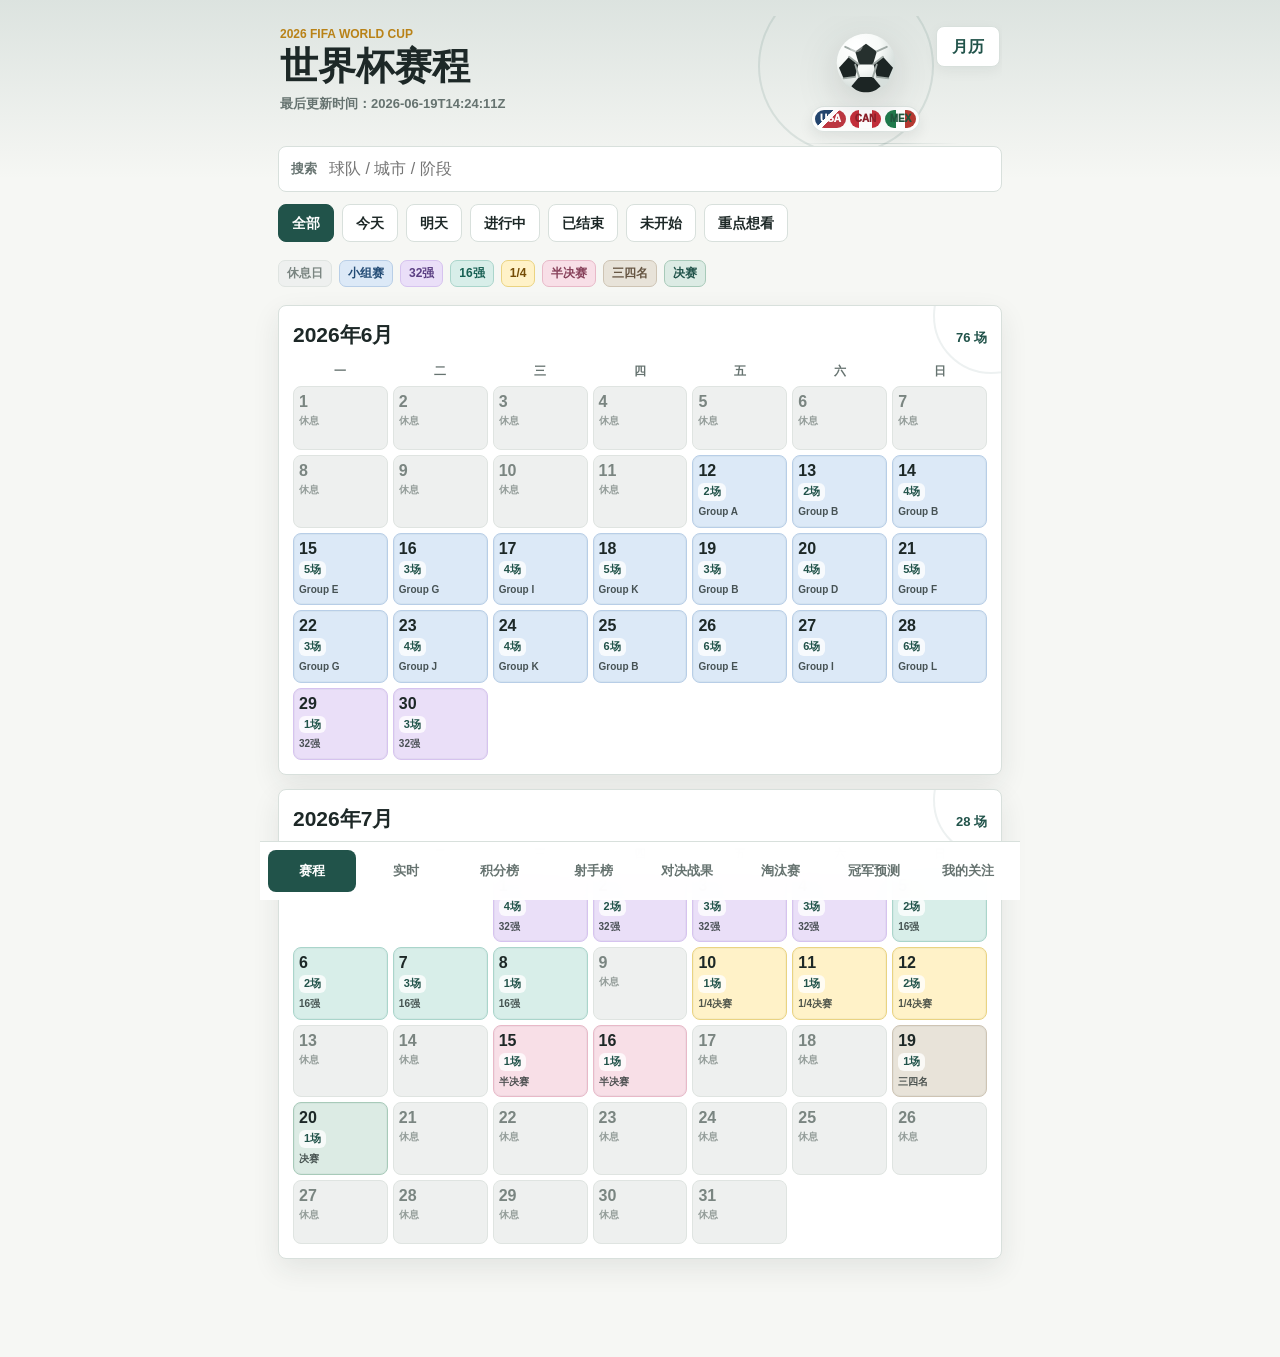
==== commit 4d1afa8d: "Add files via upload" ====
--- a/worldcup-schedule/web/index.html
+++ b/worldcup-schedule/web/index.html
@@ -12,7 +12,7 @@
     <title>世界杯赛程</title>
     <link rel="icon" href="data:image/svg+xml,%3Csvg xmlns='http://www.w3.org/2000/svg' viewBox='0 0 64 64'%3E%3Crect width='64' height='64' rx='12' fill='%2321534a'/%3E%3Ccircle cx='32' cy='30' r='17' fill='white'/%3E%3Cpath d='M32 13l6 12-6 5-6-5 6-12zm0 34l-6-12 6-5 6 5-6 12zM15 30l12-6 5 6-5 6-12-6zm34 0l-12 6-5-6 5-6 12 6z' fill='%23b98217'/%3E%3C/svg%3E" />
     <link rel="manifest" href="./manifest.json" />
-    <link rel="stylesheet" href="./style.css?v=12" />
+    <link rel="stylesheet" href="./style.css?v=14" />
   </head>
   <body>
     <main class="app-shell">
@@ -112,6 +112,69 @@
         <div id="knockoutList" class="knockout-list"></div>
       </section>
 
+      <section id="predictionsPanel" class="panel">
+        <div class="prediction-page">
+          <section class="prediction-hero" aria-labelledby="predictionTitle">
+            <div class="prediction-hero-copy">
+              <div class="prediction-title-row">
+                <h2 id="predictionTitle">冠军概率研究</h2>
+                <span id="predictionStatus" class="prediction-status">模型演示</span>
+              </div>
+              <p>基于球队实力、近期表现与晋级路径的统计模拟，结果随赛事数据更新。</p>
+              <div class="prediction-meta">
+                <span id="predictionVersion">-</span>
+                <span id="predictionUpdated">-</span>
+              </div>
+            </div>
+            <div id="predictionHeroLead" class="prediction-hero-lead" aria-live="polite"></div>
+            <div class="research-notice" role="note">
+              <strong>仅供体育数据研究</strong>
+              <p>本页不展示博彩赔率，不提供投注、充值、返佣或外部跳转。模型概率不是结果保证，也不构成投注或财务建议。</p>
+            </div>
+          </section>
+
+          <div class="prediction-toolbar" aria-label="预测指标">
+            <div class="prediction-metric-switch" role="tablist" aria-label="切换排名指标">
+              <button class="prediction-metric active" data-prediction-metric="probability" role="tab" aria-selected="true" type="button">冠军概率</button>
+              <button class="prediction-metric" data-prediction-metric="strength" role="tab" aria-selected="false" type="button">球队实力</button>
+              <button class="prediction-metric" data-prediction-metric="path" role="tab" aria-selected="false" type="button">晋级路径</button>
+            </div>
+            <p id="predictionMetricHelp">条形长度按当前指标最高值归一化</p>
+          </div>
+
+          <section id="predictionLeaders" class="prediction-leaders" aria-label="当前指标前三名"></section>
+
+          <section class="prediction-ranking-card" aria-labelledby="predictionRankingTitle">
+            <div class="prediction-section-head">
+              <div>
+                <h2 id="predictionRankingTitle">冠军概率排名</h2>
+                <p id="predictionRankingCaption">模型输出，不对应任何博彩平台赔率</p>
+              </div>
+              <span id="predictionSource">-</span>
+            </div>
+            <div id="predictionRanking" class="prediction-ranking"></div>
+            <div id="predictionResidual" class="prediction-residual"></div>
+          </section>
+
+          <section class="methodology-section" aria-labelledby="methodologyTitle">
+            <div class="prediction-section-head">
+              <div>
+                <h2 id="methodologyTitle">模型如何计算</h2>
+                <p>权重公开，避免把主观判断包装成确定结果</p>
+              </div>
+            </div>
+            <div id="methodologyGrid" class="methodology-grid"></div>
+            <details class="prediction-boundary" open>
+              <summary>使用边界</summary>
+              <div>
+                <p>预测仅描述统计上的相对可能性，不能消除伤病、红牌、临场状态与随机事件带来的不确定性。</p>
+                <p>公开发布或商业化前，应根据实际运营地区、受众与推广方式完成独立合规审查。</p>
+              </div>
+            </details>
+          </section>
+        </div>
+      </section>
+
       <section id="favoritesPanel" class="panel">
         <div class="export-grid">
           <button id="exportIcsBtn" class="secondary-button" type="button">导出 .ics</button>
@@ -129,9 +192,10 @@
       <button class="nav-item" data-tab="scorers" type="button">射手榜</button>
       <button class="nav-item" data-tab="headToHead" type="button">对决战果</button>
       <button class="nav-item" data-tab="knockout" type="button">淘汰赛</button>
+      <button class="nav-item" data-tab="predictions" type="button">冠军预测</button>
       <button class="nav-item" data-tab="favorites" type="button">我的关注</button>
     </nav>
 
-    <script src="./app.js?v=12" defer></script>
+    <script src="./app.js?v=14" defer></script>
   </body>
 </html>
--- a/worldcup-schedule/web/style.css
+++ b/worldcup-schedule/web/style.css
@@ -568,6 +568,7 @@
 }
 
 .calendar-day {
+  position: relative;
   display: grid;
   align-content: start;
   gap: 4px;
@@ -585,6 +586,34 @@
 
 .calendar-day.live {
   background: var(--red-soft);
+}
+
+.calendar-day.is-today {
+  border-color: var(--gold);
+  box-shadow:
+    inset 0 0 0 2px rgba(185, 130, 23, 0.42),
+    0 0 0 2px rgba(185, 130, 23, 0.18);
+}
+
+.calendar-day.is-today::after {
+  content: "今天";
+  position: absolute;
+  top: 6px;
+  right: 5px;
+  display: inline-flex;
+  align-items: center;
+  min-height: 18px;
+  border-radius: 6px;
+  background: var(--gold);
+  padding: 0 5px;
+  color: #ffffff;
+  font-size: 9px;
+  font-weight: 900;
+  line-height: 1;
+}
+
+.calendar-day.is-today .day-number {
+  color: #704905;
 }
 
 .calendar-day:disabled {
@@ -1257,6 +1286,395 @@
   padding: 14px;
   color: var(--muted);
   text-align: center;
+}
+
+.prediction-page {
+  display: grid;
+  gap: 16px;
+}
+
+.prediction-hero {
+  display: grid;
+  grid-template-columns: minmax(0, 1fr) 176px;
+  gap: 20px;
+  overflow: hidden;
+  border-radius: 8px;
+  background: #173e38;
+  padding: 24px;
+  color: #ffffff;
+  box-shadow: var(--shadow-strong);
+}
+
+.prediction-hero-copy {
+  align-self: center;
+}
+
+.prediction-title-row {
+  display: flex;
+  align-items: center;
+  gap: 10px;
+}
+
+.prediction-title-row h2 {
+  font-size: 25px;
+  line-height: 1.12;
+}
+
+.prediction-status {
+  display: inline-flex;
+  align-items: center;
+  min-height: 24px;
+  border: 1px solid rgba(242, 207, 130, 0.42);
+  border-radius: 999px;
+  background: rgba(242, 207, 130, 0.12);
+  padding: 0 8px;
+  color: #f2cf82;
+  font-size: 11px;
+  font-weight: 900;
+}
+
+.prediction-hero-copy > p {
+  max-width: 470px;
+  margin: 10px 0 0;
+  color: rgba(255, 255, 255, 0.76);
+  font-size: 14px;
+}
+
+.prediction-meta {
+  display: flex;
+  flex-wrap: wrap;
+  gap: 8px 14px;
+  margin-top: 15px;
+  color: rgba(255, 255, 255, 0.62);
+  font-size: 12px;
+  font-weight: 800;
+}
+
+.prediction-hero-lead {
+  align-self: center;
+  border-left: 1px solid rgba(255, 255, 255, 0.18);
+  padding-left: 20px;
+}
+
+.prediction-hero-lead span {
+  display: block;
+  color: rgba(255, 255, 255, 0.66);
+  font-size: 11px;
+  font-weight: 800;
+}
+
+.prediction-hero-lead strong {
+  display: block;
+  margin-top: 4px;
+  color: #f2cf82;
+  font-size: 38px;
+  line-height: 1;
+}
+
+.prediction-hero-lead p {
+  margin: 7px 0 0;
+  font-weight: 900;
+}
+
+.research-notice {
+  grid-column: 1 / -1;
+  display: grid;
+  grid-template-columns: 150px 1fr;
+  gap: 16px;
+  border-top: 1px solid rgba(255, 255, 255, 0.16);
+  padding-top: 16px;
+}
+
+.research-notice strong {
+  color: #f2cf82;
+  font-size: 13px;
+}
+
+.research-notice p {
+  margin: 0;
+  color: rgba(255, 255, 255, 0.72);
+  font-size: 12px;
+  line-height: 1.65;
+}
+
+.prediction-toolbar {
+  display: flex;
+  align-items: center;
+  justify-content: space-between;
+  gap: 14px;
+}
+
+.prediction-metric-switch {
+  display: inline-grid;
+  grid-template-columns: repeat(3, 1fr);
+  gap: 3px;
+  border: 1px solid var(--line);
+  border-radius: 8px;
+  background: #e7ece8;
+  padding: 3px;
+}
+
+.prediction-metric {
+  min-height: 36px;
+  border: 0;
+  border-radius: 6px;
+  background: transparent;
+  padding: 0 13px;
+  color: var(--muted);
+  font-size: 13px;
+  font-weight: 900;
+  cursor: pointer;
+}
+
+.prediction-metric.active {
+  background: var(--surface);
+  color: var(--green);
+  box-shadow: 0 2px 8px rgba(29, 40, 39, 0.09);
+}
+
+.prediction-toolbar > p {
+  margin: 0;
+  color: var(--muted);
+  font-size: 11px;
+}
+
+.prediction-leaders {
+  display: grid;
+  grid-template-columns: repeat(3, minmax(0, 1fr));
+  border-block: 1px solid var(--line);
+}
+
+.prediction-leader {
+  display: grid;
+  grid-template-columns: auto minmax(0, 1fr) auto;
+  align-items: center;
+  gap: 10px;
+  min-width: 0;
+  padding: 16px 14px;
+}
+
+.prediction-leader + .prediction-leader {
+  border-left: 1px solid var(--line);
+}
+
+.prediction-leader > span {
+  color: var(--gold);
+  font-size: 11px;
+  font-weight: 900;
+}
+
+.prediction-leader h3 {
+  font-size: 15px;
+}
+
+.prediction-leader p {
+  margin: 3px 0 0;
+  overflow: hidden;
+  color: var(--muted);
+  font-size: 11px;
+  text-overflow: ellipsis;
+  white-space: nowrap;
+}
+
+.prediction-leader > strong {
+  color: var(--green);
+  font-size: 18px;
+}
+
+.prediction-ranking-card {
+  border: 1px solid var(--line);
+  border-radius: 8px;
+  background: var(--surface);
+  padding: 18px;
+  box-shadow: var(--shadow);
+}
+
+.prediction-section-head {
+  display: flex;
+  align-items: end;
+  justify-content: space-between;
+  gap: 16px;
+}
+
+.prediction-section-head h2 {
+  font-size: 19px;
+}
+
+.prediction-section-head p {
+  margin: 5px 0 0;
+  color: var(--muted);
+  font-size: 12px;
+}
+
+.prediction-section-head > span {
+  flex: 0 0 auto;
+  color: var(--muted);
+  font-size: 11px;
+  font-weight: 800;
+}
+
+.prediction-ranking {
+  display: grid;
+  margin-top: 14px;
+}
+
+.prediction-row {
+  display: grid;
+  grid-template-columns: 34px minmax(0, 1fr) 62px;
+  align-items: center;
+  gap: 12px;
+  min-height: 62px;
+  border-top: 1px solid var(--line);
+}
+
+.prediction-rank {
+  color: var(--muted);
+  font-size: 12px;
+  font-weight: 900;
+}
+
+.prediction-team {
+  min-width: 0;
+}
+
+.prediction-team > div:first-child {
+  display: flex;
+  align-items: baseline;
+  justify-content: space-between;
+  gap: 12px;
+  min-width: 0;
+}
+
+.prediction-team strong {
+  flex: 0 0 auto;
+  font-size: 14px;
+}
+
+.prediction-team span {
+  min-width: 0;
+  overflow: hidden;
+  color: var(--muted);
+  font-size: 11px;
+  text-overflow: ellipsis;
+  white-space: nowrap;
+}
+
+.prediction-bar {
+  height: 6px;
+  margin-top: 8px;
+  overflow: hidden;
+  border-radius: 999px;
+  background: #e6ece8;
+}
+
+.prediction-bar span {
+  display: block;
+  width: var(--prediction-width);
+  height: 100%;
+  border-radius: inherit;
+  background: linear-gradient(90deg, #21534a, #b98217);
+}
+
+.prediction-value {
+  color: var(--green);
+  font-size: 16px;
+  text-align: right;
+}
+
+.prediction-residual {
+  display: flex;
+  justify-content: space-between;
+  gap: 12px;
+  border-top: 1px dashed var(--line);
+  padding: 12px 0 0 46px;
+  color: var(--muted);
+  font-size: 12px;
+}
+
+.prediction-residual strong {
+  color: var(--text);
+}
+
+.methodology-section {
+  padding: 4px 2px 12px;
+}
+
+.methodology-grid {
+  display: grid;
+  grid-template-columns: repeat(3, minmax(0, 1fr));
+  gap: 18px;
+  margin-top: 18px;
+}
+
+.methodology-item {
+  min-width: 0;
+}
+
+.methodology-item > div:first-child {
+  display: flex;
+  align-items: baseline;
+  justify-content: space-between;
+  gap: 10px;
+}
+
+.methodology-item h3 {
+  font-size: 14px;
+}
+
+.methodology-item strong {
+  color: var(--gold);
+  font-size: 15px;
+}
+
+.methodology-item p {
+  margin: 9px 0 0;
+  color: var(--muted);
+  font-size: 11px;
+  line-height: 1.55;
+}
+
+.methodology-track {
+  height: 4px;
+  margin-top: 8px;
+  overflow: hidden;
+  border-radius: 999px;
+  background: #e3e9e5;
+}
+
+.methodology-track span {
+  display: block;
+  width: var(--method-weight);
+  height: 100%;
+  border-radius: inherit;
+  background: var(--gold);
+}
+
+.prediction-boundary {
+  margin-top: 20px;
+  border-block: 1px solid var(--line);
+}
+
+.prediction-boundary summary {
+  padding: 13px 0;
+  color: var(--green);
+  font-size: 13px;
+  font-weight: 900;
+  cursor: pointer;
+}
+
+.prediction-boundary > div {
+  padding-bottom: 13px;
+}
+
+.prediction-boundary p {
+  margin: 0;
+  color: var(--muted);
+  font-size: 12px;
+  line-height: 1.65;
+}
+
+.prediction-boundary p + p {
+  margin-top: 6px;
 }
 
 @media (min-width: 680px) {
@@ -1514,6 +1932,14 @@
     padding: 6px 4px;
   }
 
+  .calendar-day.is-today::after {
+    top: 5px;
+    right: 4px;
+    min-height: 16px;
+    padding-inline: 4px;
+    font-size: 8px;
+  }
+
   .day-number {
     font-size: 15px;
   }
@@ -1679,6 +2105,143 @@
     background: #21534a;
     box-shadow: 0 8px 18px rgba(33, 83, 74, 0.22);
   }
+
+  .prediction-page {
+    gap: 13px;
+  }
+
+  .prediction-hero {
+    grid-template-columns: minmax(0, 1fr) 104px;
+    gap: 14px;
+    border-radius: 16px;
+    padding: 17px;
+  }
+
+  .prediction-title-row {
+    align-items: flex-start;
+    flex-direction: column;
+    gap: 7px;
+  }
+
+  .prediction-title-row h2 {
+    font-size: 21px;
+  }
+
+  .prediction-hero-copy > p {
+    font-size: 12px;
+    line-height: 1.55;
+  }
+
+  .prediction-meta {
+    display: grid;
+    gap: 4px;
+    margin-top: 11px;
+    font-size: 10px;
+  }
+
+  .prediction-hero-lead {
+    padding-left: 13px;
+  }
+
+  .prediction-hero-lead strong {
+    font-size: 30px;
+  }
+
+  .prediction-hero-lead p {
+    font-size: 13px;
+  }
+
+  .research-notice {
+    grid-template-columns: 1fr;
+    gap: 5px;
+    padding-top: 13px;
+  }
+
+  .research-notice p {
+    font-size: 11px;
+  }
+
+  .prediction-toolbar {
+    display: grid;
+    gap: 7px;
+  }
+
+  .prediction-metric-switch {
+    width: 100%;
+  }
+
+  .prediction-metric {
+    min-width: 0;
+    padding: 0 7px;
+    font-size: 12px;
+  }
+
+  .prediction-toolbar > p {
+    text-align: right;
+  }
+
+  .prediction-leaders {
+    grid-template-columns: 1fr;
+  }
+
+  .prediction-leader {
+    min-height: 64px;
+    padding: 11px 4px;
+  }
+
+  .prediction-leader + .prediction-leader {
+    border-top: 1px solid var(--line);
+    border-left: 0;
+  }
+
+  .prediction-ranking-card {
+    border-color: rgba(33, 83, 74, 0.12);
+    border-radius: 16px;
+    padding: 14px;
+  }
+
+  .prediction-section-head {
+    align-items: start;
+  }
+
+  .prediction-section-head > span {
+    max-width: 96px;
+    text-align: right;
+  }
+
+  .prediction-row {
+    grid-template-columns: 27px minmax(0, 1fr) 50px;
+    gap: 8px;
+    min-height: 60px;
+  }
+
+  .prediction-team > div:first-child {
+    display: block;
+  }
+
+  .prediction-team span {
+    display: block;
+    margin-top: 2px;
+  }
+
+  .prediction-value {
+    font-size: 14px;
+  }
+
+  .prediction-residual {
+    padding-left: 35px;
+  }
+
+  .methodology-grid {
+    grid-template-columns: 1fr;
+    gap: 14px;
+    margin-top: 15px;
+  }
+
+  .methodology-item {
+    border-top: 1px solid var(--line);
+    padding-top: 12px;
+  }
 }
 
 @media (max-width: 360px) {
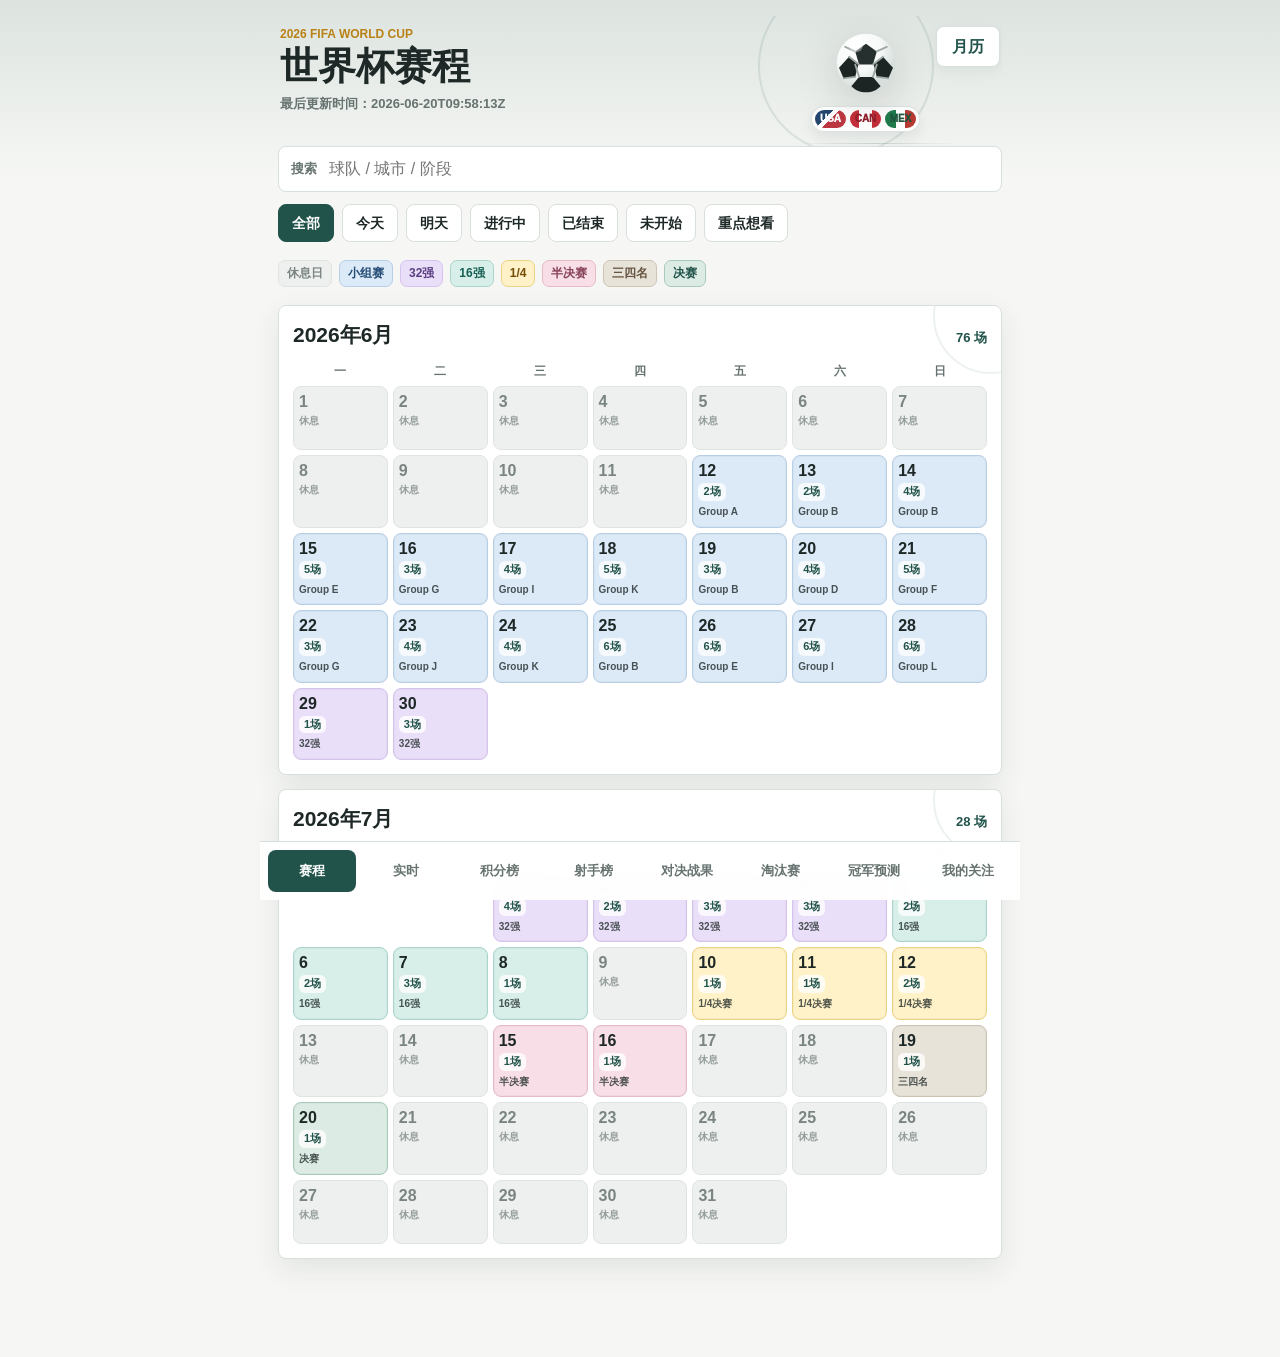
==== commit 3ec4d6f4: "Add files via upload" ====
--- a/worldcup-schedule/web/index.html
+++ b/worldcup-schedule/web/index.html
@@ -12,7 +12,7 @@
     <title>世界杯赛程</title>
     <link rel="icon" href="data:image/svg+xml,%3Csvg xmlns='http://www.w3.org/2000/svg' viewBox='0 0 64 64'%3E%3Crect width='64' height='64' rx='12' fill='%2321534a'/%3E%3Ccircle cx='32' cy='30' r='17' fill='white'/%3E%3Cpath d='M32 13l6 12-6 5-6-5 6-12zm0 34l-6-12 6-5 6 5-6 12zM15 30l12-6 5 6-5 6-12-6zm34 0l-12 6-5-6 5-6 12 6z' fill='%23b98217'/%3E%3C/svg%3E" />
     <link rel="manifest" href="./manifest.json" />
-    <link rel="stylesheet" href="./style.css?v=14" />
+    <link rel="stylesheet" href="./style.css?v=16" />
   </head>
   <body>
     <main class="app-shell">
@@ -113,65 +113,8 @@
       </section>
 
       <section id="predictionsPanel" class="panel">
-        <div class="prediction-page">
-          <section class="prediction-hero" aria-labelledby="predictionTitle">
-            <div class="prediction-hero-copy">
-              <div class="prediction-title-row">
-                <h2 id="predictionTitle">冠军概率研究</h2>
-                <span id="predictionStatus" class="prediction-status">模型演示</span>
-              </div>
-              <p>基于球队实力、近期表现与晋级路径的统计模拟，结果随赛事数据更新。</p>
-              <div class="prediction-meta">
-                <span id="predictionVersion">-</span>
-                <span id="predictionUpdated">-</span>
-              </div>
-            </div>
-            <div id="predictionHeroLead" class="prediction-hero-lead" aria-live="polite"></div>
-            <div class="research-notice" role="note">
-              <strong>仅供体育数据研究</strong>
-              <p>本页不展示博彩赔率，不提供投注、充值、返佣或外部跳转。模型概率不是结果保证，也不构成投注或财务建议。</p>
-            </div>
-          </section>
-
-          <div class="prediction-toolbar" aria-label="预测指标">
-            <div class="prediction-metric-switch" role="tablist" aria-label="切换排名指标">
-              <button class="prediction-metric active" data-prediction-metric="probability" role="tab" aria-selected="true" type="button">冠军概率</button>
-              <button class="prediction-metric" data-prediction-metric="strength" role="tab" aria-selected="false" type="button">球队实力</button>
-              <button class="prediction-metric" data-prediction-metric="path" role="tab" aria-selected="false" type="button">晋级路径</button>
-            </div>
-            <p id="predictionMetricHelp">条形长度按当前指标最高值归一化</p>
-          </div>
-
-          <section id="predictionLeaders" class="prediction-leaders" aria-label="当前指标前三名"></section>
-
-          <section class="prediction-ranking-card" aria-labelledby="predictionRankingTitle">
-            <div class="prediction-section-head">
-              <div>
-                <h2 id="predictionRankingTitle">冠军概率排名</h2>
-                <p id="predictionRankingCaption">模型输出，不对应任何博彩平台赔率</p>
-              </div>
-              <span id="predictionSource">-</span>
-            </div>
-            <div id="predictionRanking" class="prediction-ranking"></div>
-            <div id="predictionResidual" class="prediction-residual"></div>
-          </section>
-
-          <section class="methodology-section" aria-labelledby="methodologyTitle">
-            <div class="prediction-section-head">
-              <div>
-                <h2 id="methodologyTitle">模型如何计算</h2>
-                <p>权重公开，避免把主观判断包装成确定结果</p>
-              </div>
-            </div>
-            <div id="methodologyGrid" class="methodology-grid"></div>
-            <details class="prediction-boundary" open>
-              <summary>使用边界</summary>
-              <div>
-                <p>预测仅描述统计上的相对可能性，不能消除伤病、红牌、临场状态与随机事件带来的不确定性。</p>
-                <p>公开发布或商业化前，应根据实际运营地区、受众与推广方式完成独立合规审查。</p>
-              </div>
-            </details>
-          </section>
+        <div class="prediction-embed-shell">
+          <iframe id="predictionSystemFrame" title="世界杯完整预测系统" src="./predictions.html?embedded=1" loading="lazy"></iframe>
         </div>
       </section>
 
@@ -196,6 +139,6 @@
       <button class="nav-item" data-tab="favorites" type="button">我的关注</button>
     </nav>
 
-    <script src="./app.js?v=14" defer></script>
+    <script src="./app.js?v=16" defer></script>
   </body>
 </html>
--- a/worldcup-schedule/web/style.css
+++ b/worldcup-schedule/web/style.css
@@ -1293,6 +1293,19 @@
   gap: 16px;
 }
 
+.prediction-embed-shell {
+  width: 100%;
+  overflow: hidden;
+}
+
+.prediction-embed-shell iframe {
+  display: block;
+  width: 100%;
+  height: 1200px;
+  border: 0;
+  background: transparent;
+}
+
 .prediction-hero {
   display: grid;
   grid-template-columns: minmax(0, 1fr) 176px;
@@ -1436,6 +1449,31 @@
   margin: 0;
   color: var(--muted);
   font-size: 11px;
+}
+
+.prediction-toolbar-actions {
+  display: flex;
+  align-items: center;
+  gap: 12px;
+}
+
+.prediction-toolbar-actions p {
+  margin: 0;
+  color: var(--muted);
+  font-size: 11px;
+}
+
+.prediction-toolbar-actions a {
+  display: inline-flex;
+  align-items: center;
+  min-height: 34px;
+  border: 1px solid var(--green);
+  border-radius: 6px;
+  padding: 0 11px;
+  color: var(--green);
+  font-size: 12px;
+  font-weight: 900;
+  text-decoration: none;
 }
 
 .prediction-leaders {
@@ -2180,6 +2218,10 @@
     text-align: right;
   }
 
+  .prediction-toolbar-actions {
+    justify-content: space-between;
+  }
+
   .prediction-leaders {
     grid-template-columns: 1fr;
   }
